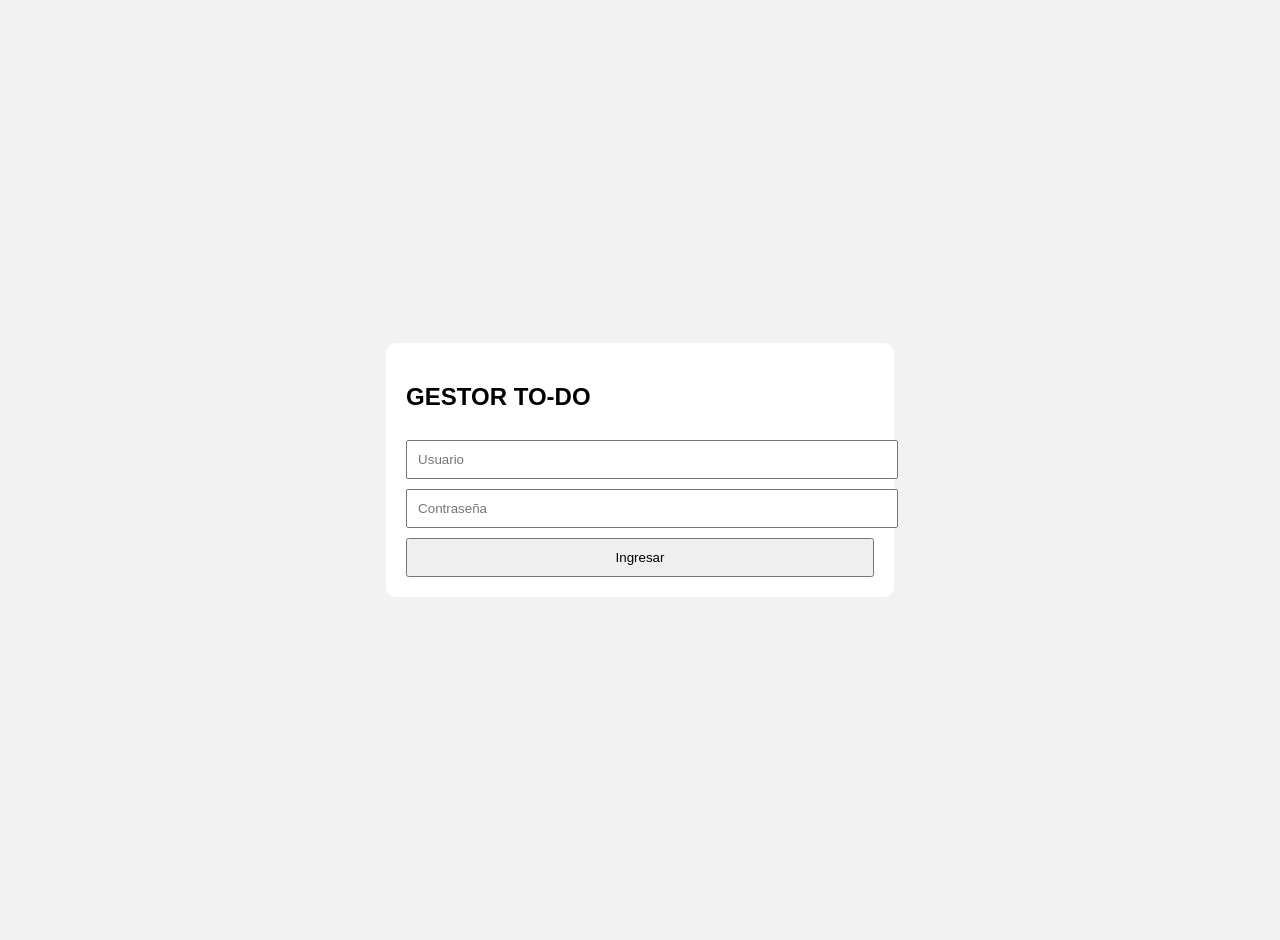
==== index.html @ 517f7b63 "Add files via upload" ====
<!DOCTYPE html>
<html lang="es">

<head>

    <meta charset="UTF-8">

    <meta name="viewport"
    content="width=device-width, initial-scale=1.0">

    <title>Gestor de Tareas</title>


<!-- DASHBOARD PRINCIPAL -->

<div id="sistema"
class="sistema hidden">

    <!-- BARRA SUPERIOR -->

    <div class="top">

        <h2>Dashboard</h2>

        <button onclick="agregarTarea()">
            + Nueva Tarea
        </button>

    </div>

    <div id="sistema" class="sistema hidden">

    <!-- TOP -->

    <div class="top">

        <h2>Dashboard</h2>

        <button onclick="agregarTarea()">
            + Nueva Tarea
        </button>

    </div>

    <div class="funciones">

        ...
    
    </div>

    <!-- LISTA -->

    <div id="lista"></div>

</div>

    <!-- TARJETAS -->

    <div class="cards">

        <div class="card">

            <h3>Total Tareas</h3>

            <p id="total">0</p>

        </div>

        <div class="card">

            <h3>Pendientes</h3>

            <p id="pendientes">0</p>

        </div>

        <div class="card">

            <h3>Completadas</h3>

            <p id="completadas">0</p>

        </div>

    </div>

    <!-- LISTA -->

    <div id="lista"></div>

</div>

    <style>

        body{
            font-family:Arial;
            background:#f2f2f2;
            margin:0;
        }

        .login,
        .sistema{

            padding:20px;
        }

        .login{

            height:100vh;

            display:flex;

            justify-content:center;

            align-items:center;
        }

        .caja{

            background:white;

            padding:20px;

            border-radius:10px;
        }

        input,
        textarea,
        button{

            width:100%;

            padding:10px;

            margin-top:10px;
        }

        .hidden{
            display:none;
        }

        .top{

            display:flex;

            justify-content:space-between;

            margin-bottom:20px;
        }

        .tarea{

            background:white;

            padding:15px;

            margin-bottom:10px;

            border-radius:10px;
        }

    </style>

</head>

<body>

<!-- LOGIN -->

<div id="login" class="login">

    <div class="caja">

        <h2>GESTOR TO-DO</h2>

        <input
        type="text"
        placeholder="Usuario">

        <input
        type="password"
        placeholder="Contraseña">

        <button onclick="entrar()">
            Ingresar
        </button>

    </div>

</div>

<!-- SISTEMA -->

<div id="sistema"
class="sistema hidden">

    <div class="top">

        <h2>Mis Tareas</h2>

        <button onclick="agregarTarea()">
            + Nueva
        </button>

    </div>

    <div id="lista"></div>

</div>

<script>

    let tareas = [];

    function entrar(){

        document.getElementById("login")
        .classList.add("hidden");

        document.getElementById("sistema")
        .classList.remove("hidden");
    }

    function agregarTarea(){

        let titulo =
        prompt("Título de la tarea");

        let descripcion =
        prompt("Descripción");

        tareas.push({

            titulo:titulo,

            descripcion:descripcion
        });

        mostrar();
    }

    function mostrar(){

        let lista =
        document.getElementById("lista");

        lista.innerHTML = "";

        tareas.forEach((tarea)=>{

            lista.innerHTML += `

            <div class="tarea">

                <h3>${tarea.titulo}</h3>

                <p>${tarea.descripcion}</p>

            </div>

            `;
        });
    }

</script>

</body>

</html>
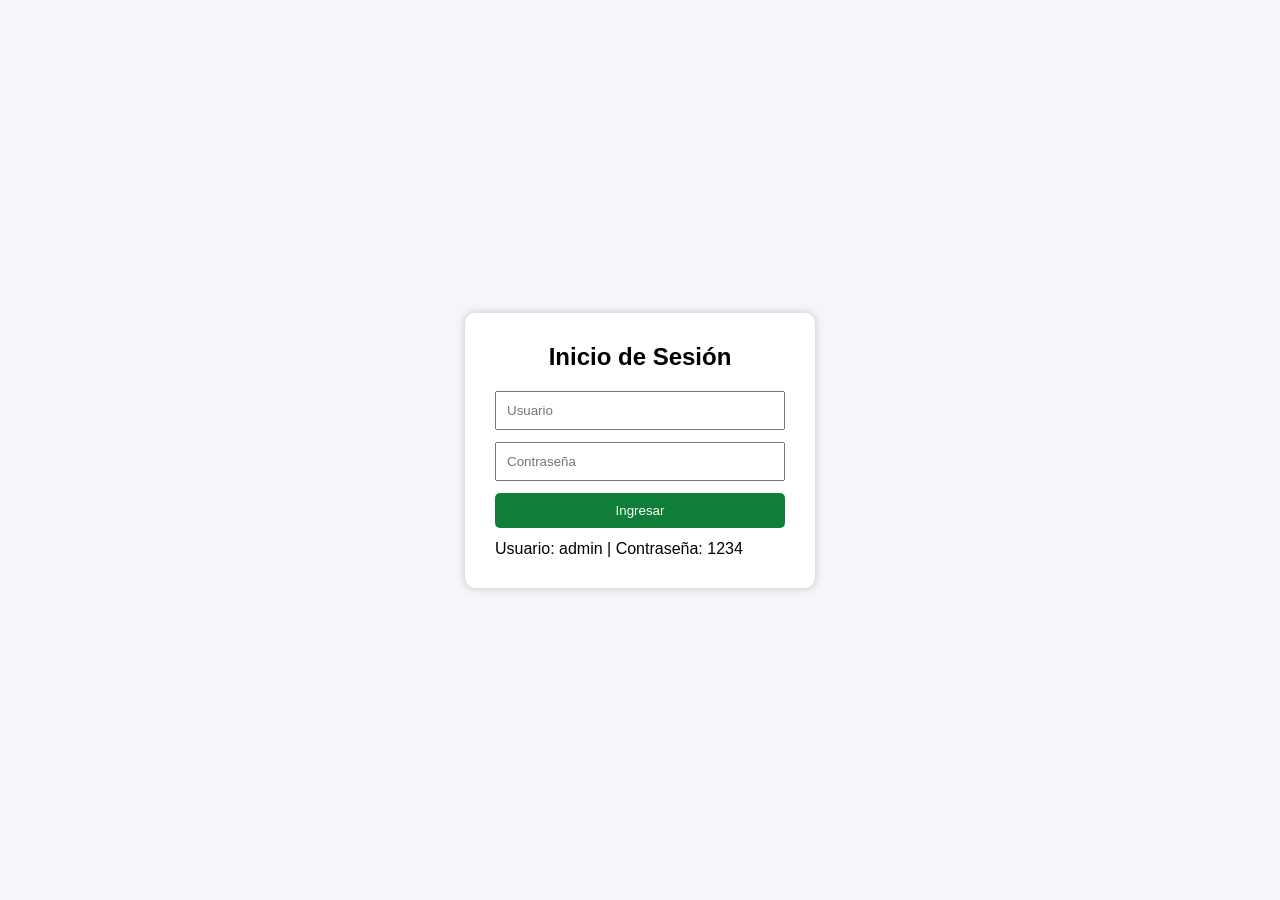
==== commit a55df1b6: "Add files via upload" ====
--- a/index.html
+++ b/index.html
@@ -1,269 +1,194 @@
 <!DOCTYPE html>
 <html lang="es">
+<head>
+<meta charset="UTF-8">
+<meta name="viewport" content="width=device-width, initial-scale=1.0">
+<title>Sistema de Gestión de Tareas</title>
+<style>
+*{margin:0;padding:0;box-sizing:border-box;font-family:Arial,sans-serif}
+body{background:#f4f6f9}
+.pantalla-login{position:fixed;inset:0;display:flex;justify-content:center;align-items:center;background:#f4f6f9}
+.login-box{background:#fff;padding:30px;width:350px;border-radius:10px;box-shadow:0 0 10px rgba(0,0,0,.2)}
+.login-box h2{text-align:center;margin-bottom:20px}
+.login-box input,.login-box button{width:100%;padding:10px;margin-bottom:12px}
+.login-box button,.btn{background:#107e38;color:#fff;border:none;cursor:pointer;border-radius:5px}
+#sistema{display:none}
+.contenedor{width:95%;max-width:1200px;margin:20px auto}
+.cabecera,.card,.tarea,.formulario{background:#fff;border-radius:10px;box-shadow:0 2px 5px rgba(0,0,0,.1)}
+.cabecera{display:flex;gap:15px;align-items:center;padding:15px}
+.menu{font-size:28px;cursor:pointer}
+h1{flex:1}
+.buscar{padding:10px;width:250px}
+.btn{padding:10px 15px}
+.dashboard{display:grid;grid-template-columns:repeat(3,1fr);gap:15px;margin-top:20px}
+.card{text-align:center;padding:20px}
+.filtros{margin:20px 0}
+.filtros button{padding:10px 15px;margin-right:8px}
+.tarea{display:flex;gap:15px;align-items:center;padding:15px;margin-bottom:10px}
+.info{flex:1}
+.hecha .titulo{text-decoration:line-through;color:gray}
+.menu-lateral{display:none;position:fixed;left:0;top:0;width:240px;height:100%;background:#fff;box-shadow:2px 0 10px rgba(0,0,0,.2)}
+.menu-lateral h2{padding:20px}.cerrar-menu{position:absolute;top:10px;right:15px;font-size:28px;cursor:pointer;font-weight:bold}
+.menu-lateral a{display:block;padding:14px 20px;text-decoration:none;color:#000}
+.menu-lateral a:hover{background:#eee}
+.modal{display:none;position:fixed;inset:0;background:rgba(0,0,0,.4)}
+.formulario{width:420px;margin:60px auto;padding:20px}
+.formulario input,.formulario textarea,.formulario select{width:100%;padding:10px;margin:8px 0}
+.acciones button{margin-left:8px}
+</style>
+</head>
+<body>
 
-<head>
-
-    <meta charset="UTF-8">
-
-    <meta name="viewport"
-    content="width=device-width, initial-scale=1.0">
-
-    <title>Gestor de Tareas</title>
-
-
-<!-- DASHBOARD PRINCIPAL -->
-
-<div id="sistema"
-class="sistema hidden">
-
-    <!-- BARRA SUPERIOR -->
-
-    <div class="top">
-
-        <h2>Dashboard</h2>
-
-        <button onclick="agregarTarea()">
-            + Nueva Tarea
-        </button>
-
-    </div>
-
-    <div id="sistema" class="sistema hidden">
-
-    <!-- TOP -->
-
-    <div class="top">
-
-        <h2>Dashboard</h2>
-
-        <button onclick="agregarTarea()">
-            + Nueva Tarea
-        </button>
-
-    </div>
-
-    <div class="funciones">
-
-        ...
-    
-    </div>
-
-    <!-- LISTA -->
-
-    <div id="lista"></div>
-
+<div id="login" class="pantalla-login">
+<div class="login-box">
+<h2>Inicio de Sesión</h2>
+<input type="text" id="usuario" placeholder="Usuario">
+<input type="password" id="clave" placeholder="Contraseña">
+<button onclick="iniciarSesion()">Ingresar</button>
+<p>Usuario: admin | Contraseña: 1234</p>
+</div>
 </div>
 
-    <!-- TARJETAS -->
-
-    <div class="cards">
-
-        <div class="card">
-
-            <h3>Total Tareas</h3>
-
-            <p id="total">0</p>
-
-        </div>
-
-        <div class="card">
-
-            <h3>Pendientes</h3>
-
-            <p id="pendientes">0</p>
-
-        </div>
-
-        <div class="card">
-
-            <h3>Completadas</h3>
-
-            <p id="completadas">0</p>
-
-        </div>
-
-    </div>
-
-    <!-- LISTA -->
-
-    <div id="lista"></div>
-
+<div class="menu-lateral" id="menuLateral">
+<div class="cerrar-menu" onclick="cerrarMenu()">×</div>
+<h2>Menú</h2>
+<a href="#" onclick="filtrar('todas')">Todas las tareas</a>
+<a href="#" onclick="filtrar('pendiente')">Pendientes</a>
+<a href="#" onclick="filtrar('hecha')">Completadas</a>
+<a href="#" onclick="abrirModal()">Nueva Tarea</a>
+<a href="#" onclick="cerrarSesion()">Cerrar Sesión</a>
 </div>
 
-    <style>
-
-        body{
-            font-family:Arial;
-            background:#f2f2f2;
-            margin:0;
-        }
-
-        .login,
-        .sistema{
-
-            padding:20px;
-        }
-
-        .login{
-
-            height:100vh;
-
-            display:flex;
-
-            justify-content:center;
-
-            align-items:center;
-        }
-
-        .caja{
-
-            background:white;
-
-            padding:20px;
-
-            border-radius:10px;
-        }
-
-        input,
-        textarea,
-        button{
-
-            width:100%;
-
-            padding:10px;
-
-            margin-top:10px;
-        }
-
-        .hidden{
-            display:none;
-        }
-
-        .top{
-
-            display:flex;
-
-            justify-content:space-between;
-
-            margin-bottom:20px;
-        }
-
-        .tarea{
-
-            background:white;
-
-            padding:15px;
-
-            margin-bottom:10px;
-
-            border-radius:10px;
-        }
-
-    </style>
-
-</head>
-
-<body>
-
-<!-- LOGIN -->
-
-<div id="login" class="login">
-
-    <div class="caja">
-
-        <h2>GESTOR TO-DO</h2>
-
-        <input
-        type="text"
-        placeholder="Usuario">
-
-        <input
-        type="password"
-        placeholder="Contraseña">
-
-        <button onclick="entrar()">
-            Ingresar
-        </button>
-
-    </div>
-
+<div id="sistema">
+<div class="contenedor">
+<div class="cabecera">
+<div class="menu" onclick="abrirMenu()">☰</div>
+<h1>Sistema de Gestión de Tareas</h1>
+<input class="buscar" id="buscar" placeholder="Buscar tarea..." onkeyup="buscarTarea()">
+<button class="btn" onclick="abrirModal()">Nueva Tarea</button>
 </div>
 
-<!-- SISTEMA -->
+<div class="dashboard">
+<div class="card"><h3>Total</h3><h2 id="total">0</h2></div>
+<div class="card"><h3>Pendientes</h3><h2 id="pendientes">0</h2></div>
+<div class="card"><h3>Completadas</h3><h2 id="completadas">0</h2></div>
+</div>
 
-<div id="sistema"
-class="sistema hidden">
+<div class="filtros">
+<button onclick="filtrar('todas')">Todas</button>
+<button onclick="filtrar('pendiente')">Pendientes</button>
+<button onclick="filtrar('hecha')">Completadas</button>
+</div>
 
-    <div class="top">
+<div id="lista"></div>
+</div>
+</div>
 
-        <h2>Mis Tareas</h2>
-
-        <button onclick="agregarTarea()">
-            + Nueva
-        </button>
-
-    </div>
-
-    <div id="lista"></div>
-
+<div class="modal" id="modal">
+<div class="formulario">
+<h2>Registro de Nueva Tarea</h2>
+<input id="titulo" placeholder="Título">
+<textarea id="descripcion" placeholder="Descripción"></textarea>
+<select id="prioridad">
+<option>Alta</option><option>Media</option><option>Baja</option>
+</select>
+<input type="date" id="fechaLimite">
+<button onclick="guardarTarea()">Guardar</button>
+<button onclick="cerrarModal()">Cancelar</button>
+</div>
 </div>
 
 <script>
+let tareaEditando=null;
 
-    let tareas = [];
+function iniciarSesion(){
+if(usuario.value==="admin" && clave.value==="1234"){
+login.style.display="none";
+sistema.style.display="block";
+}else alert("Credenciales incorrectas");
+}
 
-    function entrar(){
+function cerrarSesion(){
+if(confirm("¿Cerrar sesión?")){
+sistema.style.display="none";
+login.style.display="flex";
+}
+}
 
-        document.getElementById("login")
-        .classList.add("hidden");
+function abrirMenu(){menuLateral.style.display=menuLateral.style.display==="block"?"none":"block";}
+function cerrarMenu(){menuLateral.style.display="none";}
+function abrirModal(){modal.style.display="block";}
+function cerrarModal(){modal.style.display="none";titulo.value="";descripcion.value="";tareaEditando=null;}
 
-        document.getElementById("sistema")
-        .classList.remove("hidden");
-    }
+function guardarTarea(){
+if(titulo.value.trim()===""){alert("Ingrese un título");return;}
+const prioridad=prioridadSel= document.getElementById("prioridad").value;
+const fecha=document.getElementById("fechaLimite").value;
 
-    function agregarTarea(){
+if(tareaEditando){
+tareaEditando.querySelector(".titulo").innerText=titulo.value;
+tareaEditando.querySelector(".descripcion").innerText=descripcion.value;
+}else{
+let tarea=document.createElement("div");
+tarea.className="tarea pendiente";
+tarea.innerHTML=`<input type="checkbox" onchange="cambiarEstado(this)">
+<div class="info">
+<div class="titulo"><b>${titulo.value}</b></div>
+<div class="descripcion">${descripcion.value}</div>
+<small>Prioridad: ${prioridad}</small><br>
+<small>Fecha límite: ${fecha}</small>
+</div>
+<div class="acciones">
+<button onclick="editar(this)">Modificar</button>
+<button onclick="eliminar(this)">Eliminar</button>
+</div>`;
+lista.appendChild(tarea);
+}
+actualizarDashboard();
+cerrarModal();
+}
 
-        let titulo =
-        prompt("Título de la tarea");
+function editar(btn){
+tareaEditando=btn.closest(".tarea");
+titulo.value=tareaEditando.querySelector(".titulo").innerText;
+descripcion.value=tareaEditando.querySelector(".descripcion").innerText;
+abrirModal();
+}
 
-        let descripcion =
-        prompt("Descripción");
+function eliminar(btn){
+if(confirm("¿Eliminar tarea?")){
+btn.closest(".tarea").remove();
+actualizarDashboard();
+}
+}
 
-        tareas.push({
+function cambiarEstado(check){
+let t=check.closest(".tarea");
+if(check.checked){t.classList.remove("pendiente");t.classList.add("hecha");}
+else{t.classList.remove("hecha");t.classList.add("pendiente");}
+actualizarDashboard();
+}
 
-            titulo:titulo,
+function filtrar(tipo){
+document.querySelectorAll(".tarea").forEach(t=>{
+if(tipo==="todas") t.style.display="flex";
+else if(tipo==="pendiente") t.style.display=t.classList.contains("pendiente")?"flex":"none";
+else t.style.display=t.classList.contains("hecha")?"flex":"none";
+});
+}
 
-            descripcion:descripcion
-        });
+function buscarTarea(){
+let txt=buscar.value.toLowerCase();
+document.querySelectorAll(".tarea").forEach(t=>{
+t.style.display=t.innerText.toLowerCase().includes(txt)?"flex":"none";
+});
+}
 
-        mostrar();
-    }
-
-    function mostrar(){
-
-        let lista =
-        document.getElementById("lista");
-
-        lista.innerHTML = "";
-
-        tareas.forEach((tarea)=>{
-
-            lista.innerHTML += `
-
-            <div class="tarea">
-
-                <h3>${tarea.titulo}</h3>
-
-                <p>${tarea.descripcion}</p>
-
-            </div>
-
-            `;
-        });
-    }
-
+function actualizarDashboard(){
+total.innerText=document.querySelectorAll(".tarea").length;
+pendientes.innerText=document.querySelectorAll(".pendiente").length;
+completadas.innerText=document.querySelectorAll(".hecha").length;
+}
 </script>
-
 </body>
-
 </html>
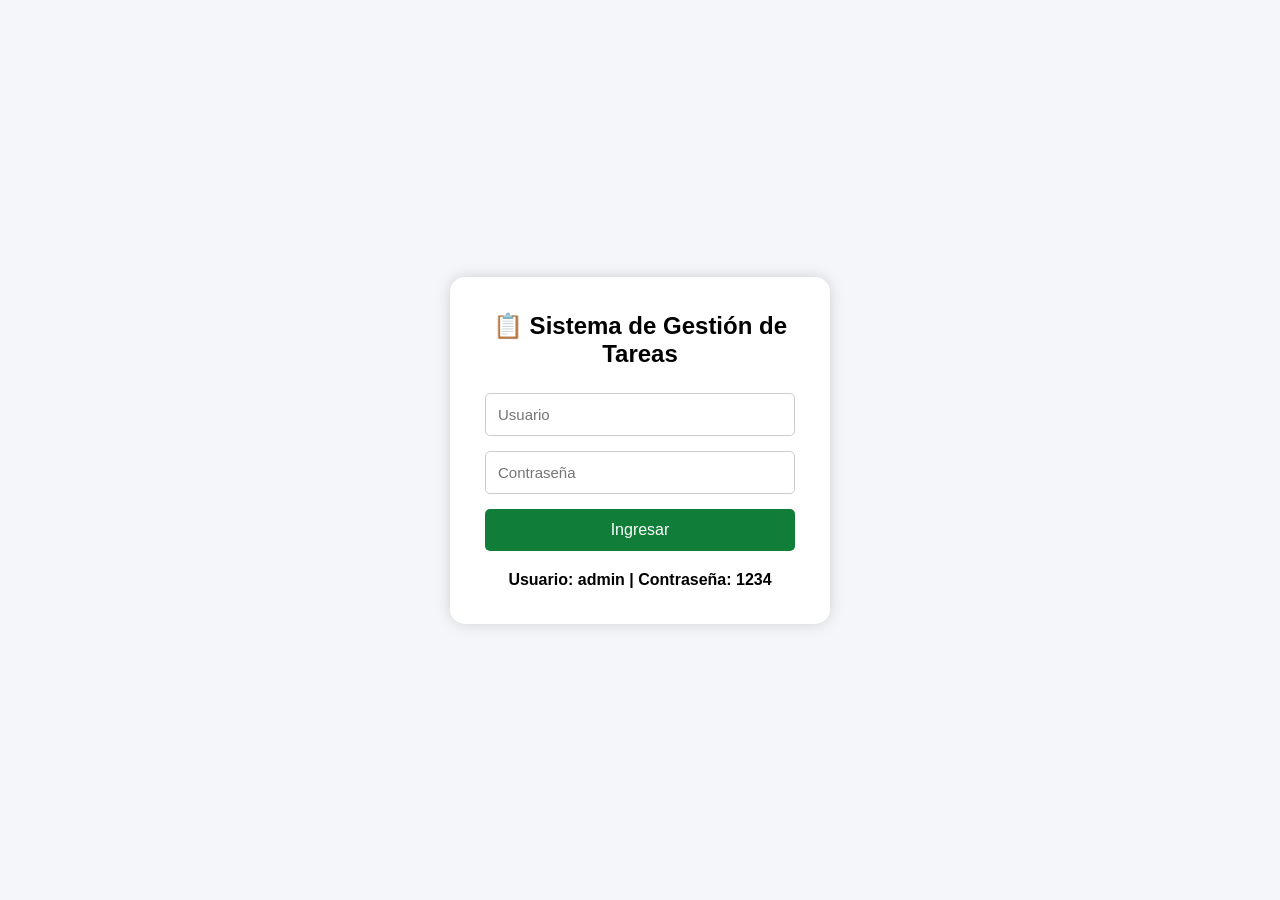
==== commit 49003cf5: "Add files via upload" ====
--- a/index.html
+++ b/index.html
@@ -1,194 +1,134 @@
 <!DOCTYPE html>
 <html lang="es">
+
 <head>
 <meta charset="UTF-8">
 <meta name="viewport" content="width=device-width, initial-scale=1.0">
 <title>Sistema de Gestión de Tareas</title>
+
 <style>
-*{margin:0;padding:0;box-sizing:border-box;font-family:Arial,sans-serif}
-body{background:#f4f6f9}
-.pantalla-login{position:fixed;inset:0;display:flex;justify-content:center;align-items:center;background:#f4f6f9}
-.login-box{background:#fff;padding:30px;width:350px;border-radius:10px;box-shadow:0 0 10px rgba(0,0,0,.2)}
-.login-box h2{text-align:center;margin-bottom:20px}
-.login-box input,.login-box button{width:100%;padding:10px;margin-bottom:12px}
-.login-box button,.btn{background:#107e38;color:#fff;border:none;cursor:pointer;border-radius:5px}
-#sistema{display:none}
-.contenedor{width:95%;max-width:1200px;margin:20px auto}
-.cabecera,.card,.tarea,.formulario{background:#fff;border-radius:10px;box-shadow:0 2px 5px rgba(0,0,0,.1)}
-.cabecera{display:flex;gap:15px;align-items:center;padding:15px}
-.menu{font-size:28px;cursor:pointer}
-h1{flex:1}
-.buscar{padding:10px;width:250px}
-.btn{padding:10px 15px}
-.dashboard{display:grid;grid-template-columns:repeat(3,1fr);gap:15px;margin-top:20px}
-.card{text-align:center;padding:20px}
-.filtros{margin:20px 0}
-.filtros button{padding:10px 15px;margin-right:8px}
-.tarea{display:flex;gap:15px;align-items:center;padding:15px;margin-bottom:10px}
-.info{flex:1}
-.hecha .titulo{text-decoration:line-through;color:gray}
-.menu-lateral{display:none;position:fixed;left:0;top:0;width:240px;height:100%;background:#fff;box-shadow:2px 0 10px rgba(0,0,0,.2)}
-.menu-lateral h2{padding:20px}.cerrar-menu{position:absolute;top:10px;right:15px;font-size:28px;cursor:pointer;font-weight:bold}
-.menu-lateral a{display:block;padding:14px 20px;text-decoration:none;color:#000}
-.menu-lateral a:hover{background:#eee}
-.modal{display:none;position:fixed;inset:0;background:rgba(0,0,0,.4)}
-.formulario{width:420px;margin:60px auto;padding:20px}
-.formulario input,.formulario textarea,.formulario select{width:100%;padding:10px;margin:8px 0}
-.acciones button{margin-left:8px}
+
+*{
+    margin:0;
+    padding:0;
+    box-sizing:border-box;
+    font-family:Arial,sans-serif;
+}
+
+body{
+    background:#f4f6f9;
+}
+
+.pantalla-login{
+    position:fixed;
+    inset:0;
+    display:flex;
+    justify-content:center;
+    align-items:center;
+}
+
+.login-box{
+    background:white;
+    width:380px;
+    padding:35px;
+    border-radius:15px;
+    box-shadow:0 0 15px rgba(0,0,0,.15);
+}
+
+.login-box h2{
+    text-align:center;
+    margin-bottom:25px;
+}
+
+.login-box input{
+    width:100%;
+    padding:12px;
+    margin-bottom:15px;
+    border:1px solid #ccc;
+    border-radius:5px;
+    font-size:15px;
+}
+
+.login-box button{
+    width:100%;
+    padding:12px;
+    background:#107e38;
+    color:white;
+    border:none;
+    border-radius:5px;
+    font-size:16px;
+    cursor:pointer;
+}
+
+.login-box button:hover{
+    background:#0d6a2f;
+}
+
+.credenciales{
+    text-align:center;
+    margin-top:20px;
+    font-weight:bold;
+}
+
 </style>
+
 </head>
+
 <body>
 
-<div id="login" class="pantalla-login">
-<div class="login-box">
-<h2>Inicio de Sesión</h2>
-<input type="text" id="usuario" placeholder="Usuario">
-<input type="password" id="clave" placeholder="Contraseña">
-<button onclick="iniciarSesion()">Ingresar</button>
-<p>Usuario: admin | Contraseña: 1234</p>
-</div>
-</div>
+<div class="pantalla-login">
 
-<div class="menu-lateral" id="menuLateral">
-<div class="cerrar-menu" onclick="cerrarMenu()">×</div>
-<h2>Menú</h2>
-<a href="#" onclick="filtrar('todas')">Todas las tareas</a>
-<a href="#" onclick="filtrar('pendiente')">Pendientes</a>
-<a href="#" onclick="filtrar('hecha')">Completadas</a>
-<a href="#" onclick="abrirModal()">Nueva Tarea</a>
-<a href="#" onclick="cerrarSesion()">Cerrar Sesión</a>
-</div>
+    <div class="login-box">
 
-<div id="sistema">
-<div class="contenedor">
-<div class="cabecera">
-<div class="menu" onclick="abrirMenu()">☰</div>
-<h1>Sistema de Gestión de Tareas</h1>
-<input class="buscar" id="buscar" placeholder="Buscar tarea..." onkeyup="buscarTarea()">
-<button class="btn" onclick="abrirModal()">Nueva Tarea</button>
-</div>
+        <h2>📋 Sistema de Gestión de Tareas</h2>
 
-<div class="dashboard">
-<div class="card"><h3>Total</h3><h2 id="total">0</h2></div>
-<div class="card"><h3>Pendientes</h3><h2 id="pendientes">0</h2></div>
-<div class="card"><h3>Completadas</h3><h2 id="completadas">0</h2></div>
-</div>
+        <input
+            type="text"
+            id="usuario"
+            placeholder="Usuario">
 
-<div class="filtros">
-<button onclick="filtrar('todas')">Todas</button>
-<button onclick="filtrar('pendiente')">Pendientes</button>
-<button onclick="filtrar('hecha')">Completadas</button>
-</div>
+        <input
+            type="password"
+            id="clave"
+            placeholder="Contraseña">
 
-<div id="lista"></div>
-</div>
-</div>
+        <button onclick="iniciarSesion()">
+            Ingresar
+        </button>
 
-<div class="modal" id="modal">
-<div class="formulario">
-<h2>Registro de Nueva Tarea</h2>
-<input id="titulo" placeholder="Título">
-<textarea id="descripcion" placeholder="Descripción"></textarea>
-<select id="prioridad">
-<option>Alta</option><option>Media</option><option>Baja</option>
-</select>
-<input type="date" id="fechaLimite">
-<button onclick="guardarTarea()">Guardar</button>
-<button onclick="cerrarModal()">Cancelar</button>
-</div>
+        <p class="credenciales">
+            Usuario: admin | Contraseña: 1234
+        </p>
+
+    </div>
+
 </div>
 
 <script>
-let tareaEditando=null;
 
 function iniciarSesion(){
-if(usuario.value==="admin" && clave.value==="1234"){
-login.style.display="none";
-sistema.style.display="block";
-}else alert("Credenciales incorrectas");
+
+    let usuario =
+    document.getElementById("usuario").value;
+
+    let clave =
+    document.getElementById("clave").value;
+
+    if(usuario === "admin" && clave === "1234"){
+
+        localStorage.setItem("sesion","activa");
+
+        window.location.href = "sistema-sprint2.html";
+
+    }else{
+
+        alert("Usuario o contraseña incorrectos");
+
+    }
+
 }
 
-function cerrarSesion(){
-if(confirm("¿Cerrar sesión?")){
-sistema.style.display="none";
-login.style.display="flex";
-}
-}
+</script>
 
-function abrirMenu(){menuLateral.style.display=menuLateral.style.display==="block"?"none":"block";}
-function cerrarMenu(){menuLateral.style.display="none";}
-function abrirModal(){modal.style.display="block";}
-function cerrarModal(){modal.style.display="none";titulo.value="";descripcion.value="";tareaEditando=null;}
-
-function guardarTarea(){
-if(titulo.value.trim()===""){alert("Ingrese un título");return;}
-const prioridad=prioridadSel= document.getElementById("prioridad").value;
-const fecha=document.getElementById("fechaLimite").value;
-
-if(tareaEditando){
-tareaEditando.querySelector(".titulo").innerText=titulo.value;
-tareaEditando.querySelector(".descripcion").innerText=descripcion.value;
-}else{
-let tarea=document.createElement("div");
-tarea.className="tarea pendiente";
-tarea.innerHTML=`<input type="checkbox" onchange="cambiarEstado(this)">
-<div class="info">
-<div class="titulo"><b>${titulo.value}</b></div>
-<div class="descripcion">${descripcion.value}</div>
-<small>Prioridad: ${prioridad}</small><br>
-<small>Fecha límite: ${fecha}</small>
-</div>
-<div class="acciones">
-<button onclick="editar(this)">Modificar</button>
-<button onclick="eliminar(this)">Eliminar</button>
-</div>`;
-lista.appendChild(tarea);
-}
-actualizarDashboard();
-cerrarModal();
-}
-
-function editar(btn){
-tareaEditando=btn.closest(".tarea");
-titulo.value=tareaEditando.querySelector(".titulo").innerText;
-descripcion.value=tareaEditando.querySelector(".descripcion").innerText;
-abrirModal();
-}
-
-function eliminar(btn){
-if(confirm("¿Eliminar tarea?")){
-btn.closest(".tarea").remove();
-actualizarDashboard();
-}
-}
-
-function cambiarEstado(check){
-let t=check.closest(".tarea");
-if(check.checked){t.classList.remove("pendiente");t.classList.add("hecha");}
-else{t.classList.remove("hecha");t.classList.add("pendiente");}
-actualizarDashboard();
-}
-
-function filtrar(tipo){
-document.querySelectorAll(".tarea").forEach(t=>{
-if(tipo==="todas") t.style.display="flex";
-else if(tipo==="pendiente") t.style.display=t.classList.contains("pendiente")?"flex":"none";
-else t.style.display=t.classList.contains("hecha")?"flex":"none";
-});
-}
-
-function buscarTarea(){
-let txt=buscar.value.toLowerCase();
-document.querySelectorAll(".tarea").forEach(t=>{
-t.style.display=t.innerText.toLowerCase().includes(txt)?"flex":"none";
-});
-}
-
-function actualizarDashboard(){
-total.innerText=document.querySelectorAll(".tarea").length;
-pendientes.innerText=document.querySelectorAll(".pendiente").length;
-completadas.innerText=document.querySelectorAll(".hecha").length;
-}
-</script>
 </body>
 </html>
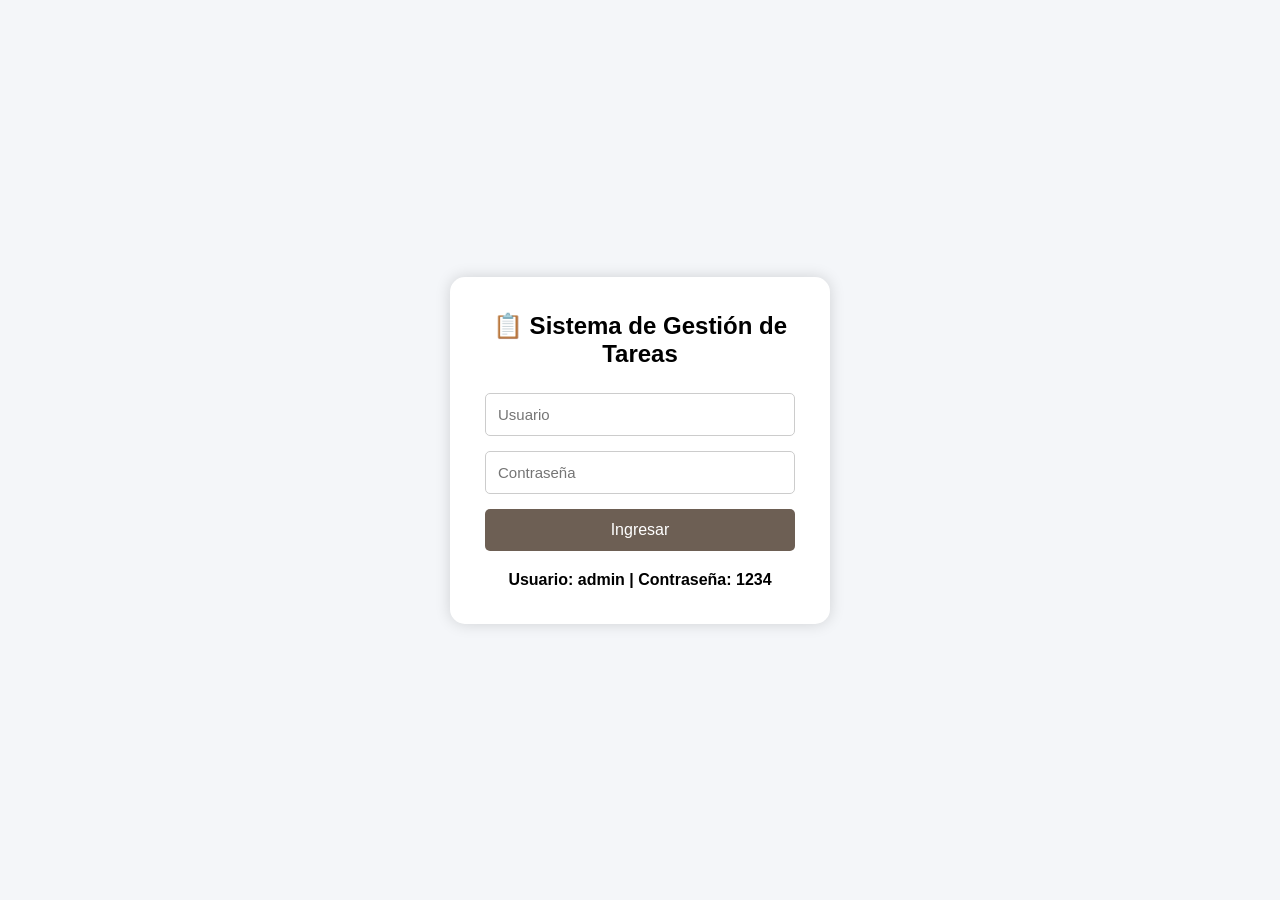
==== commit c7e0f519: "Update index.html" ====
--- a/index.html
+++ b/index.html
@@ -52,7 +52,7 @@
 .login-box button{
     width:100%;
     padding:12px;
-    background:#107e38;
+    background:#6d5f54;
     color:white;
     border:none;
     border-radius:5px;
@@ -61,7 +61,7 @@
 }
 
 .login-box button:hover{
-    background:#0d6a2f;
+    background:#6d5f54;
 }
 
 .credenciales{
@@ -131,4 +131,4 @@
 </script>
 
 </body>
-</html>+</html>
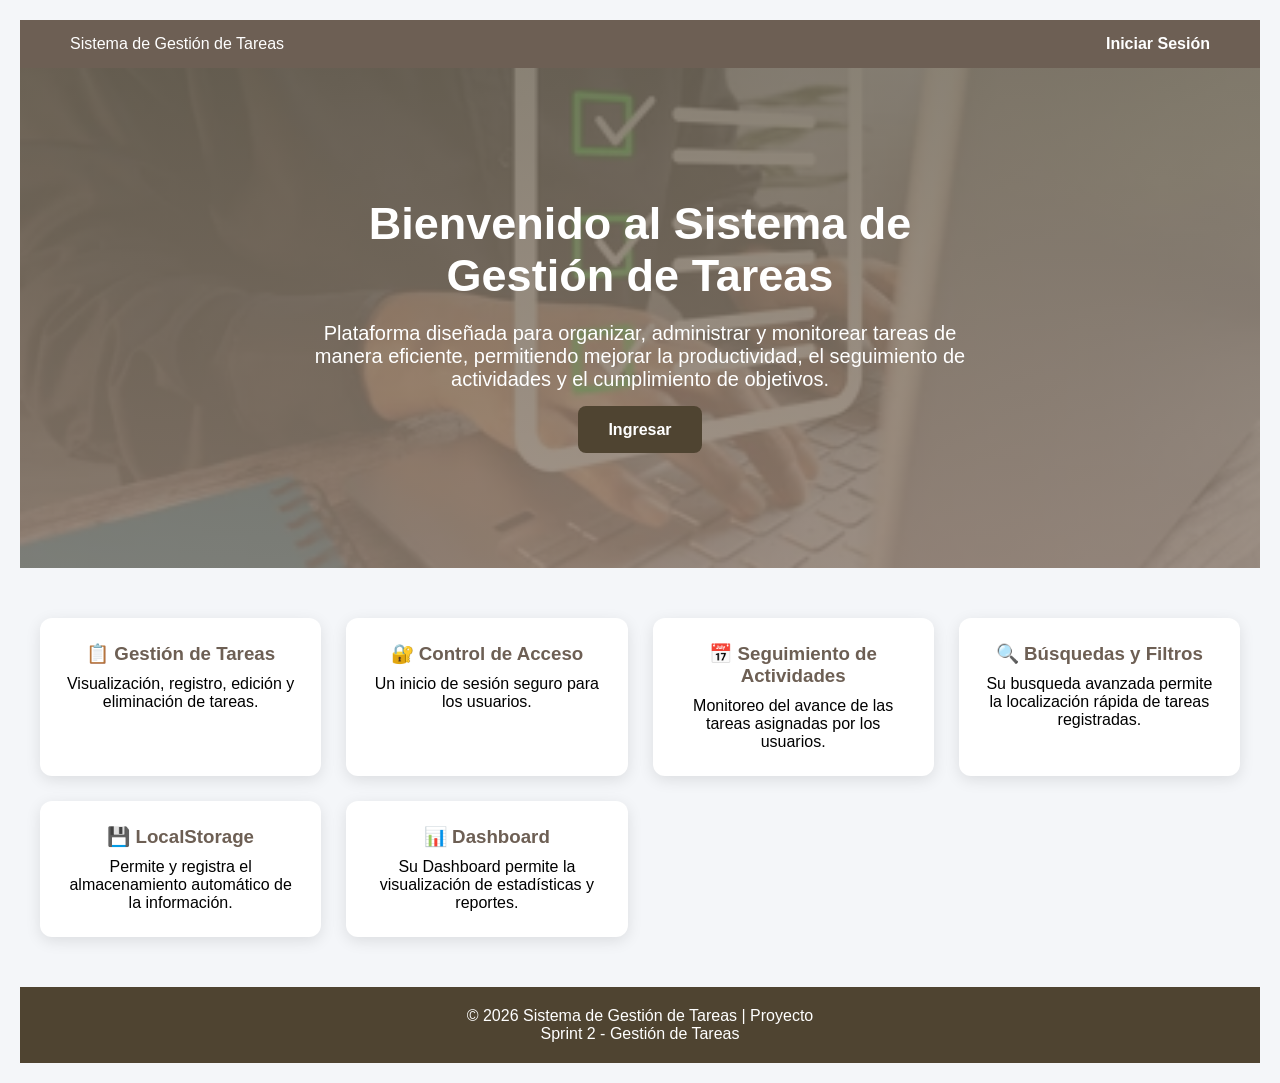
==== commit 76e5021e: "Add files via upload" ====
--- a/index.html
+++ b/index.html
@@ -2,133 +2,109 @@
 <html lang="es">
 
 <head>
-<meta charset="UTF-8">
-<meta name="viewport" content="width=device-width, initial-scale=1.0">
-<title>Sistema de Gestión de Tareas</title>
 
-<style>
+    <meta charset="UTF-8">
+    <meta name="viewport" content="width=device-width, initial-scale=1.0">
+    <title>Sistema de Gestión de Tareas</title>
 
-*{
-    margin:0;
-    padding:0;
-    box-sizing:border-box;
-    font-family:Arial,sans-serif;
-}
-
-body{
-    background:#f4f6f9;
-}
-
-.pantalla-login{
-    position:fixed;
-    inset:0;
-    display:flex;
-    justify-content:center;
-    align-items:center;
-}
-
-.login-box{
-    background:white;
-    width:380px;
-    padding:35px;
-    border-radius:15px;
-    box-shadow:0 0 15px rgba(0,0,0,.15);
-}
-
-.login-box h2{
-    text-align:center;
-    margin-bottom:25px;
-}
-
-.login-box input{
-    width:100%;
-    padding:12px;
-    margin-bottom:15px;
-    border:1px solid #ccc;
-    border-radius:5px;
-    font-size:15px;
-}
-
-.login-box button{
-    width:100%;
-    padding:12px;
-    background:#6d5f54;
-    color:white;
-    border:none;
-    border-radius:5px;
-    font-size:16px;
-    cursor:pointer;
-}
-
-.login-box button:hover{
-    background:#6d5f54;
-}
-
-.credenciales{
-    text-align:center;
-    margin-top:20px;
-    font-weight:bold;
-}
-
-</style>
-
+    <link rel="stylesheet" href="css/styles.css">
+    <style>
+        .mt-15 { margin-top: 6px; }
+    </style>
 </head>
 
 <body>
 
-<div class="pantalla-login">
+    <header class="header">
 
-    <div class="login-box">
+        <div class="logo">
+            Sistema de Gestión de Tareas
+        </div>
 
-        <h2>📋 Sistema de Gestión de Tareas</h2>
+        <nav>
+            <a href="login.html">Iniciar Sesión</a>
+        </nav>
 
-        <input
-            type="text"
-            id="usuario"
-            placeholder="Usuario">
+    </header>
 
-        <input
-            type="password"
-            id="clave"
-            placeholder="Contraseña">
+    <section class="hero">
 
-        <button onclick="iniciarSesion()">
-            Ingresar
-        </button>
+        <div class="hero-content">
+               <h1>Bienvenido al Sistema de Gestión de Tareas</h1>
 
-        <p class="credenciales">
-            Usuario: admin | Contraseña: 1234
+               <p>
+          Plataforma diseñada para organizar,
+          administrar y monitorear tareas de manera
+          eficiente, permitiendo mejorar la productividad,
+          el seguimiento de actividades y el cumplimiento de objetivos.
+               </p>
+               
+<a href="login.html" class="btn-principal">
+   Ingresar
+</a>
+
+        </div>
+
+    </section>
+
+<section class="features">
+
+    <div class="card">
+        <h3>📋 Gestión de Tareas</h3>
+        <p>Visualización, registro, 
+            edición y eliminación de tareas.
+        </p>
+    </div>
+
+    <div class="card">
+        <h3>🔐 Control de Acceso</h3>
+        <p>Un inicio de sesión seguro 
+            para los usuarios.
+        </p>
+    </div>
+
+    <div class="card">
+        <h3>📅 Seguimiento de Actividades</h3>
+        <p>Monitoreo del avance de 
+            las tareas asignadas por los
+            usuarios.
+        </p>
+    </div>
+    
+    <div class="card">
+        <h3>🔍 Búsquedas y Filtros</h3>
+        <p>Su busqueda avanzada permite la 
+            localización rápida de tareas registradas.
+        </p>
+    </div>
+
+    <div class="card">
+        <h3>💾 LocalStorage</h3>
+        <p>Permite y registra el almacenamiento
+             automático de la información.
+        </p>
+    </div>
+
+    <div class="card">
+        <h3>📊 Dashboard</h3>
+        <p>Su Dashboard permite la 
+            visualización de estadísticas y reportes.
+        </p>
+    </div>
+
+</section>
+
+    <footer>
+        <p>
+            © 2026 Sistema de Gestión de Tareas | Proyecto 
         </p>
 
-    </div>
+        <p>
+            Sprint 2 - Gestión de Tareas
+        </p>
 
-</div>
-
-<script>
-
-function iniciarSesion(){
-
-    let usuario =
-    document.getElementById("usuario").value;
-
-    let clave =
-    document.getElementById("clave").value;
-
-    if(usuario === "admin" && clave === "1234"){
-
-        localStorage.setItem("sesion","activa");
-
-        window.location.href = "sistema-sprint2.html";
-
-    }else{
-
-        alert("Usuario o contraseña incorrectos");
-
-    }
-
-}
-
-</script>
+    </footer>
 
 </body>
-</html>
+
+</html>
--- a/css/styles.css
+++ b/css/styles.css
@@ -0,0 +1,560 @@
+/* ===== CONFIGURACIÓN GENERAL ===== */
+
+*{
+    margin:0;
+    padding:0;
+    box-sizing:border-box;
+    font-family: 'Segoe UI', Tahoma, Geneva, Verdana, sans-serif;
+}
+
+body{
+    background:#f4f6f9;
+    min-height:100vh;
+    padding:20px;
+}
+
+/* ===== CONTENEDOR PRINCIPAL ===== */
+
+.container{
+    max-width:1400px;
+    margin:auto;
+}
+
+/* ===== ENCABEZADO ===== */
+
+.encabezado{
+    background:linear-gradient(
+        135deg,
+        #8f7f72,
+        #6d5f54
+    );
+    color:white;
+}
+.encabezado h1{
+    font-size:28px;
+}
+
+.encabezado p{
+    margin-top:5px;
+    font-size:15px;
+}
+
+/* ===== FORMULARIO ===== */
+
+.formulario{
+    background:white;
+    padding:25px;
+    border-radius:15px;
+    margin-bottom:25px;
+
+    box-shadow:0 4px 10px rgba(0,0,0,.08);
+}
+
+.formulario h2{
+color:#6d5f54;  
+margin-bottom:20px;
+}
+
+.form-group{
+    margin-bottom:15px;
+}
+
+.form-group label{
+    display:block;
+    margin-bottom:5px;
+    font-weight:600;
+}
+
+.form-group input{
+    width:100%;
+    padding:12px;
+    border:1px solid #ccc;
+    border-radius:8px;
+    font-size:15px;
+}
+
+.form-group input:focus{
+    outline:none;
+    border-color:#2952cc;
+}
+
+/* ===== BOTONES ===== */
+
+button{
+    border:none;
+    cursor:pointer;
+    border-radius:8px;
+    padding:10px 18px;
+    font-size:14px;
+    transition:0.3s;
+}
+
+.btn-guardar{
+    background:#8f7f72;
+    color:white;
+    margin-top:10px;
+}
+
+.btn-guardar:hover{
+    background:#6d5f54;
+}
+
+.btn-editar{
+    background:#815031;
+    color:white;
+}
+
+.btn-editar:hover{
+    background:#6d5f54;
+}
+
+.btn-eliminar{
+    background:#e74c3c;
+    color:white;
+}
+
+.btn-eliminar:hover{
+    background:#c0392b;
+}
+
+.btn-desactivar{
+    background:#7f8c8d;
+    color:white;
+}
+
+.btn-desactivar:hover{
+    background:#616a6b;
+}
+
+/* ===== TABLA ===== */
+
+.tabla-container{
+    background:white;
+    padding:25px;
+    border-radius:15px;
+
+    box-shadow:0 4px 10px rgba(0,0,0,.08);
+}
+
+.tabla-container h2{
+    color:#6d5f54;
+    margin-bottom:20px;
+}
+
+table{
+    width:100%;
+    border-collapse:collapse;
+    min-width:800px;
+}
+
+table th{
+    background:#6d5f54;
+    color:white;
+    padding:12px;
+}
+
+table td{
+    padding:12px;
+    text-align:center;
+    border-bottom:1px solid #ddd;
+}
+
+table tr:hover{
+    background:#f5f7ff;
+}
+
+/* ===== LOGIN ===== */
+
+.login{
+    max-width:450px;
+    margin:50px auto;
+    background:white;
+    border-radius:15px;
+    overflow:hidden;
+
+    box-shadow:0 6px 15px rgba(0,0,0,.15);
+}
+
+.login-header{
+    background:linear-gradient(135deg,#6d5f54,#8f7f72);
+    color:white;
+    padding:25px;
+    text-align:center;
+}
+
+.login-header h1{
+    font-size:24px;
+}
+
+.login-header p{
+    margin-top:10px;
+}
+
+.login-form{
+    padding:30px;
+}
+
+.login-form h2{
+    text-align:center;
+    margin-bottom:20px;
+    color:#6d5f54;
+}
+
+.login-form label{
+    display:block;
+    margin-bottom:5px;
+    font-weight:600;
+}
+
+.login-form input{
+    width:100%;
+    padding:12px;
+    border:1px solid #ccc;
+    border-radius:8px;
+    margin-bottom:15px;
+}
+
+.login-form button{
+    width:100%;
+    background:#6d5f54;
+    color:white;
+    padding:12px;
+    font-size:16px;
+}
+
+.login-form button:hover{
+    background:#4f4431;
+}
+
+/* ===== CREDENCIALES ===== */
+
+.credenciales{
+    margin-top:20px;
+    padding:15px;
+    background:#eef3ff;
+    border-left:4px solid #6d5f54;
+    border-radius:8px;
+}
+
+.credenciales h3{
+    margin-bottom:10px;
+    color:#6d5f54;
+}
+
+/* ===== RESPONSIVE ===== */
+
+@media(max-width:768px){
+
+    body{
+        padding:15px;
+    }
+
+    .encabezado{
+        flex-direction:column;
+        text-align:center;
+        gap:15px;
+    }
+
+    table{
+        font-size:14px;
+    }
+
+}
+
+/* HEADER */
+.header{
+    background:#6d5f54;
+    color:white;
+    padding:15px 50px;
+    display:flex;
+    justify-content:space-between;
+    align-items:center;
+}
+
+.header nav a{
+    color:white;
+    text-decoration:none;
+    margin-left:20px;
+    font-weight:bold;
+}
+
+.header nav a:hover{
+    text-decoration:underline;
+}
+
+/* HERO */
+.hero{
+    background:linear-gradient(
+        rgba(117, 108, 93, 0.85),
+        rgba(145, 129, 115, 0.85)
+    ),
+    url(../img/imagen.webp);
+
+    background-size:cover;
+    background-position:center;
+    height:500px;
+
+    display:flex;
+    justify-content:center;
+    align-items:center;
+    text-align:center;
+    color:white;
+}
+
+.hero-content{
+    max-width:700px;
+}
+
+.hero h1{
+    font-size:45px;
+    margin-bottom:20px;
+}
+
+.hero p{
+    font-size:20px;
+    margin-bottom:30px;
+}
+
+.btn-principal{
+    background:#4f4431;
+    color:white;
+    text-decoration:none;
+    padding:15px 30px;
+    border-radius:8px;
+    font-weight:bold;
+}
+
+.btn-principal:hover{
+    background:#4f4431;
+}
+/* CARDS */
+.features{
+    max-width:1200px;
+    margin:50px auto;
+    display:grid;
+    grid-template-columns:repeat(auto-fit,minmax(250px,1fr));
+    gap:25px;
+}
+
+.card{
+    background:white;
+    padding:25px;
+    border-radius:12px;
+    text-align:center;
+    box-shadow:0 4px 15px rgba(0,0,0,.1);
+}
+
+.card h3{
+    color:#6d5f54;
+    margin-bottom:10px;
+}
+
+/* ABOUT */
+.about{
+    background:white;
+    max-width:1000px;
+    margin:40px auto;
+    padding:30px;
+    border-radius:12px;
+    text-align:center;
+    box-shadow:0 4px 15px rgba(0,0,0,.1);
+}
+
+.about h2{
+    color:#6d5f54;
+    margin-bottom:15px;
+}
+
+/* FOOTER */
+footer{
+    background:#4f4431;
+    color:white;
+    text-align:center;
+    padding:20px;
+    margin-top:40px;
+}
+
+
+/* TARJETAS */
+
+.card{
+
+    transition:.3s;
+
+}
+
+.card:hover{
+
+    transform:translateY(-5px);
+
+}
+
+/* RESPONSIVE */
+
+@media(max-width:768px){
+
+    .botones{
+
+        flex-direction:column;
+
+    }
+
+    .botones button{
+
+        width:100%;
+
+    }
+
+    table{
+
+        min-width:700px;
+
+    }
+
+}
+/* ================================= */
+/* SPRINT 2 */
+/* ================================= */
+
+/* BUSCADOR */
+
+#buscar{
+    width:100%;
+    padding:12px;
+    border:1px solid #ccc;
+    border-radius:8px;
+    font-size:15px;
+}
+
+#buscar:focus{
+    outline:none;
+    border-color:#2952cc;
+}
+
+/* SELECT */
+
+select{
+    width:100%;
+    padding:12px;
+    border:1px solid #ccc;
+    border-radius:8px;
+    font-size:15px;
+    background:white;
+}
+
+select:focus{
+    outline:none;
+    border-color:#2952cc;
+}
+
+/* INPUT FILE */
+
+input[type="file"]{
+
+    width:100%;
+    padding:10px;
+    border:1px solid #ccc;
+    border-radius:8px;
+    background:white;
+
+}
+
+/* BOTONES */
+
+.botones{
+
+    display:flex;
+    gap:10px;
+    flex-wrap:wrap;
+    margin-top:15px;
+
+}
+
+.btn-limpiar{
+
+    background:#7f8c8d;
+    color:white;
+
+}
+
+.btn-limpiar:hover{
+
+    background:#616a6b;
+
+}
+
+/* TABLAS */
+
+.tabla-container{
+
+    overflow-x:auto;
+
+}
+
+
+/* FORMULARIOS */
+
+.formulario input,
+.formulario select{
+
+    margin-bottom:12px;
+
+}
+
+/* TARJETAS */
+
+.card{
+
+    transition:.3s;
+
+}
+
+.card:hover{
+
+    transform:translateY(-5px);
+
+}
+
+/* RESPONSIVE */
+
+@media(max-width:768px){
+
+    .botones{
+
+        flex-direction:column;
+
+    }
+
+    .botones button{
+
+        width:100%;
+
+    }
+
+    table{
+
+        min-width:700px;
+
+    }
+
+}
+/* ========================= */
+/* CERRAR SESIÓN */
+/* ========================= */
+
+.btn-cerrar{
+
+    background:#e74c3c;
+    color:white;
+    padding:10px 20px;
+    border:none;
+    border-radius:8px;
+    cursor:pointer;
+
+}
+
+.btn-cerrar:hover{
+
+    background:#c0392b;
+
+}
